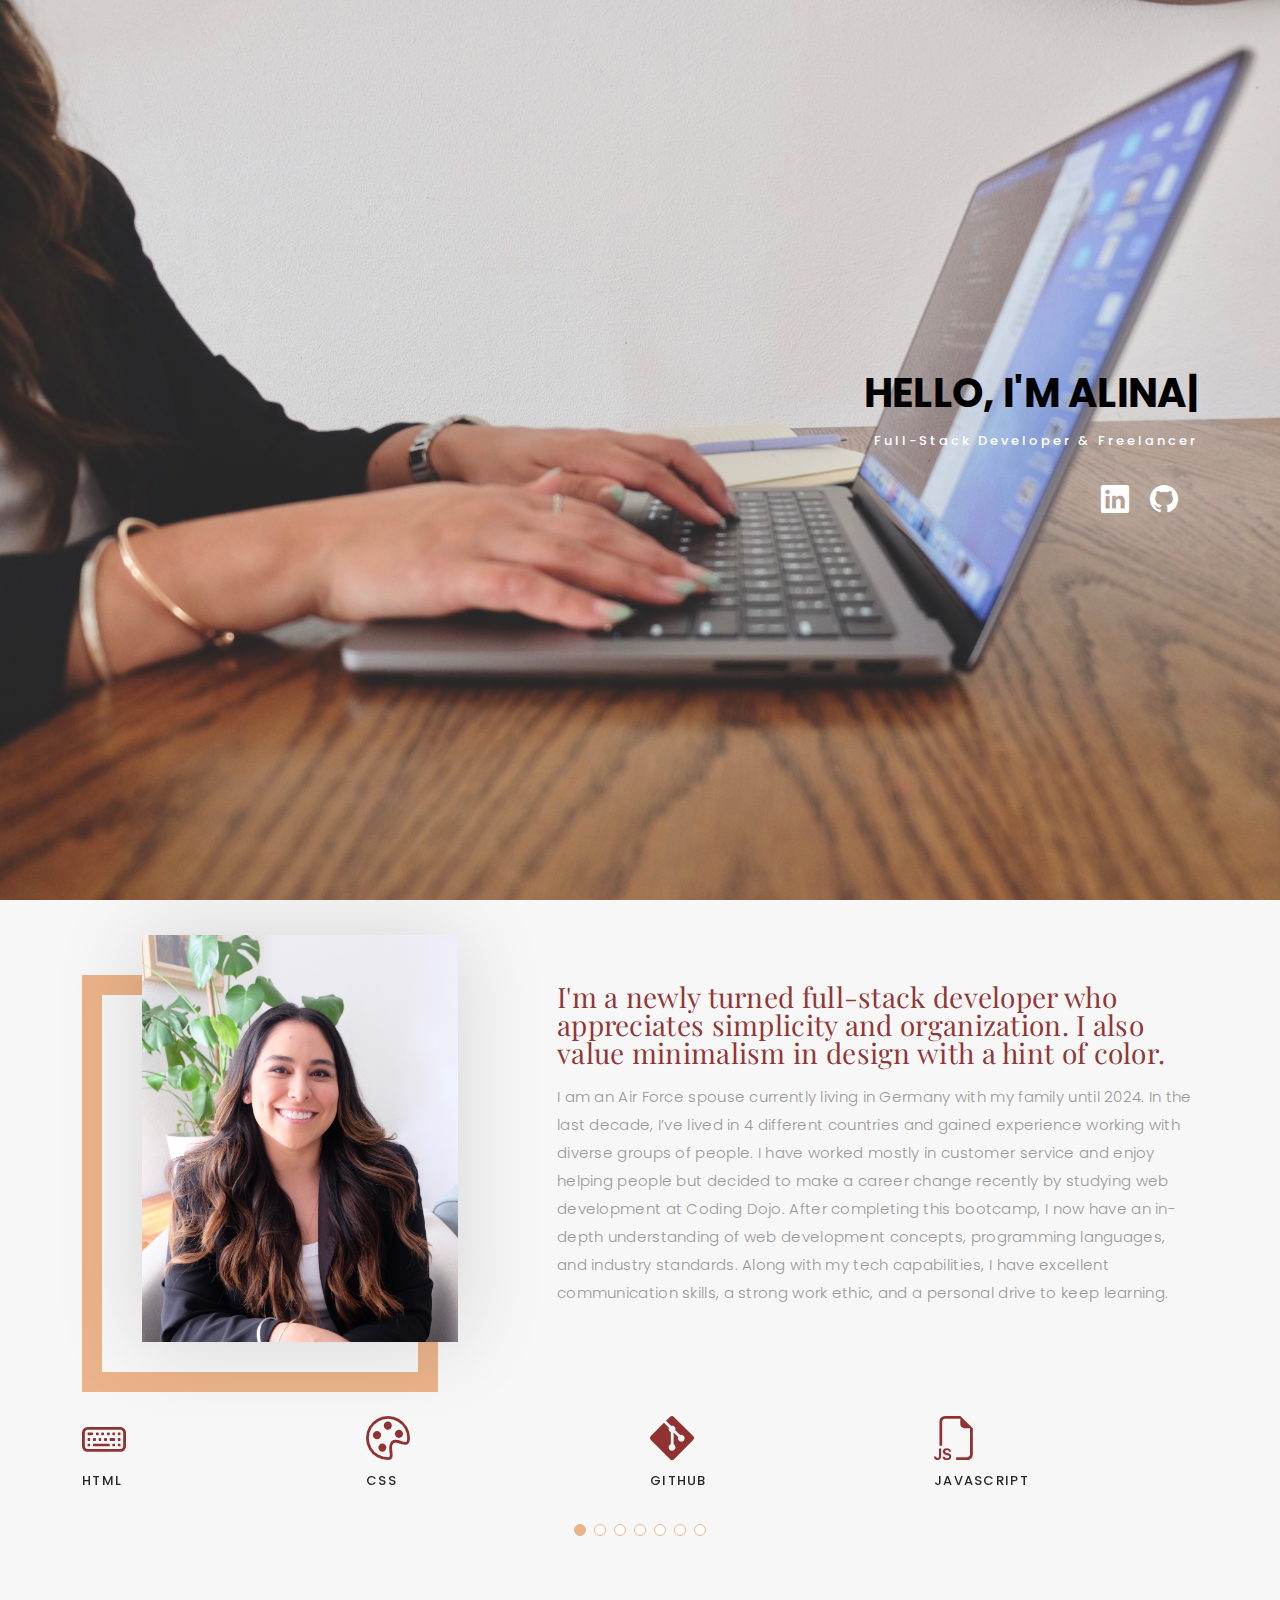
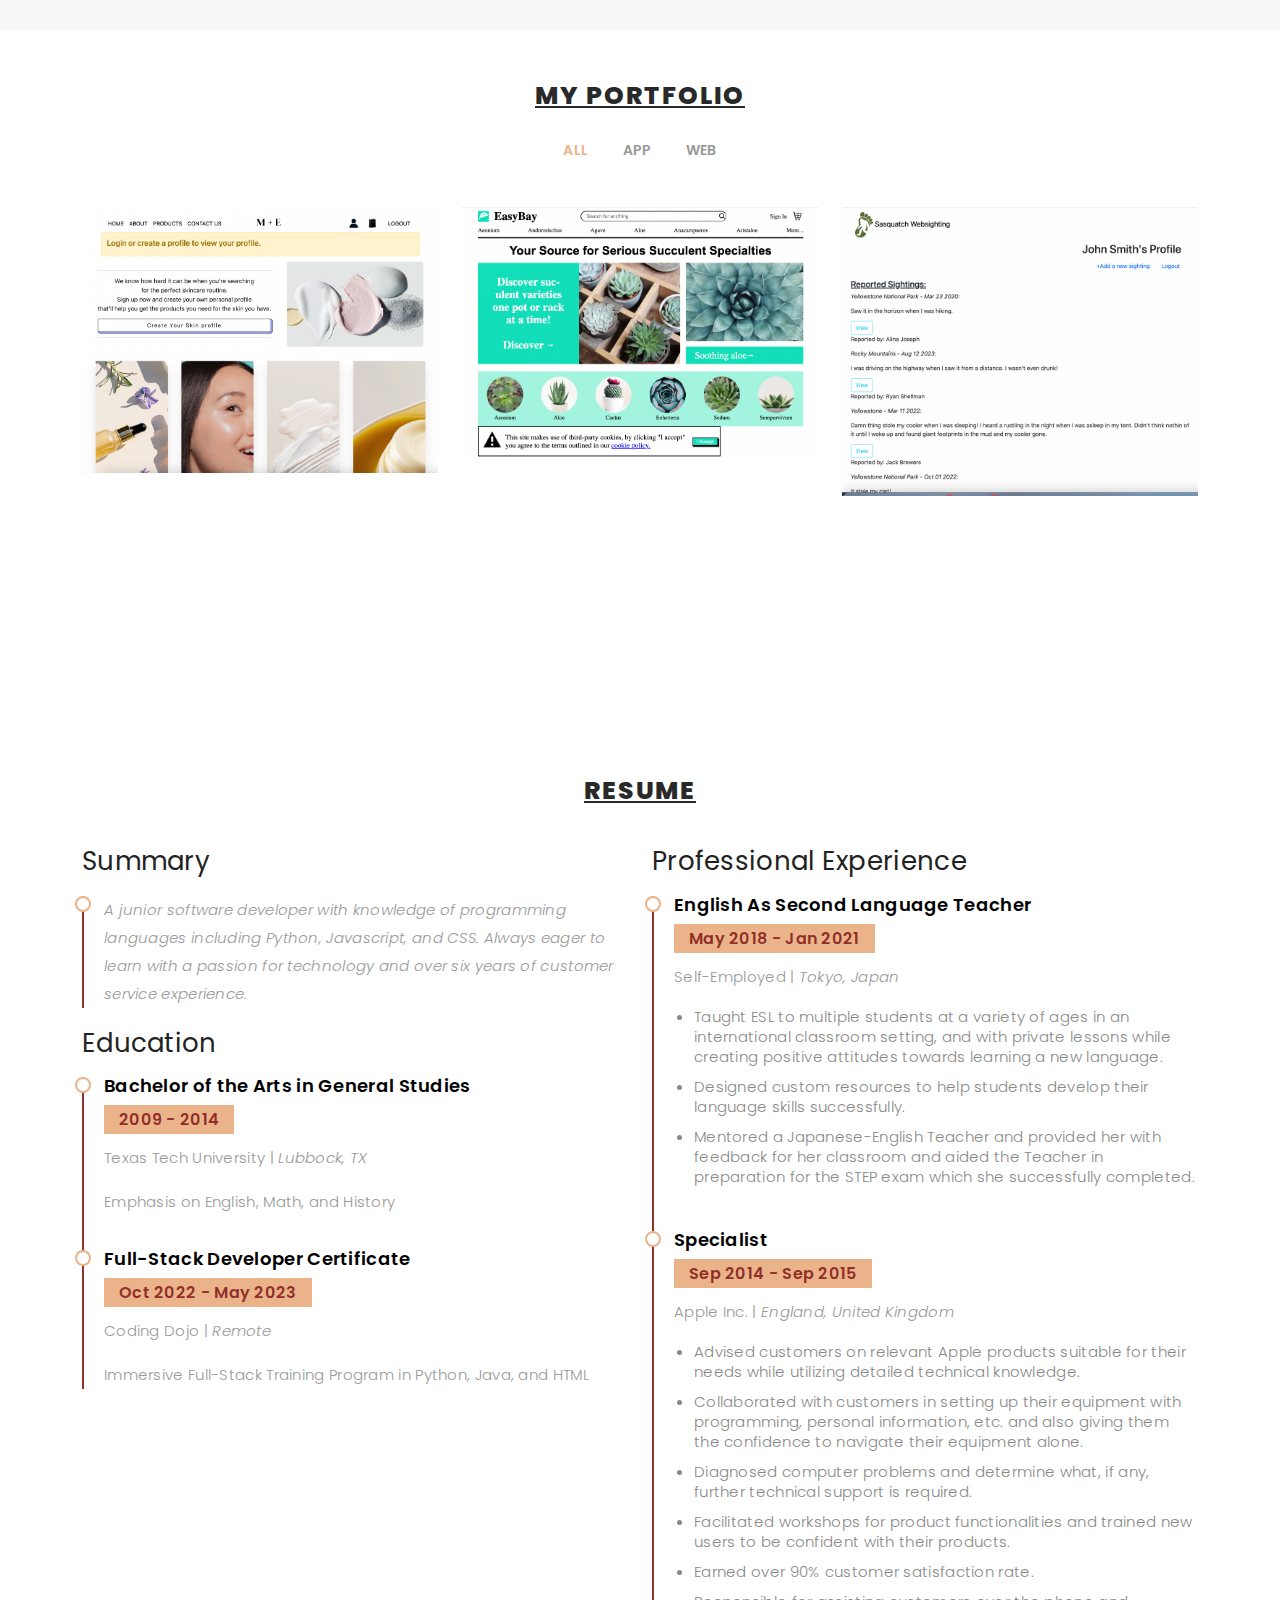
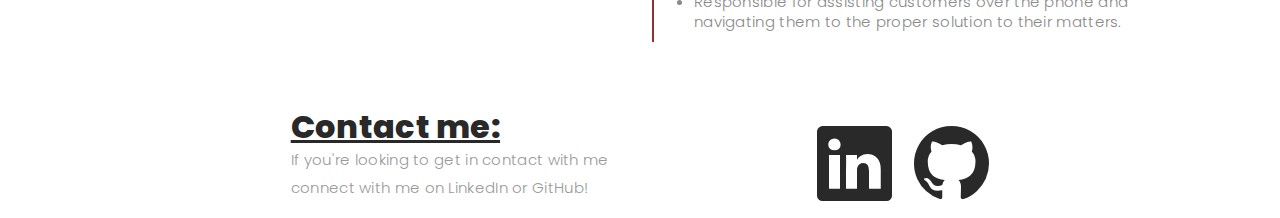
==== index.html @ b6a9f840 "Add files via upload" ====
<!DOCTYPE html>
<html lang="en">

    <head>
        <meta charset="UTF-8">
        <meta http-equiv="X-UA-Compatible" content="IE=edge">
        <meta name="viewport" content="width=device-width, initial-scale=1.0">
        <title> Portfolio | Alina Joseph </title>
        <link href="https://cdn.jsdelivr.net/npm/bootstrap@5.3.0-alpha1/dist/css/bootstrap.min.css" rel="stylesheet"
            integrity="sha384-GLhlTQ8iRABdZLl6O3oVMWSktQOp6b7In1Zl3/Jr59b6EGGoI1aFkw7cmDA6j6gD"
            crossorigin="anonymous" />

        <!-- Favicons -->
        <link href="assets/img/favicon.png" rel="icon">
        <link href="assets/img/apple-touch-icon.png" rel="apple-touch-icon">

        <!-- Google Fonts -->
        <link
            href="https://fonts.googleapis.com/css?family=Poppins:300,300i,400,400i,500,500i,600,600i,700,700i|Playfair+Display:400,400i,500,500i,600,600i,700,700i,900,900i"
            rel="stylesheet">

        <!-- Vendor CSS Files -->
        <link href="assets/vendor/bootstrap/css/bootstrap.min.css" rel="stylesheet">
        <link href="assets/vendor/bootstrap-icons/bootstrap-icons.css" rel="stylesheet">
        <link href="assets/vendor/boxicons/css/boxicons.min.css" rel="stylesheet">
        <link href="assets/vendor/swiper/swiper-bundle.min.css" rel="stylesheet">

        <!-- Template Main CSS File -->
        <link href="assets/css/style.css" rel="stylesheet">



    </head>

    <body>
        <!-- ======= Header ======= -->
        <header id="header" class="fixed-top ">
            <div class="container d-flex align-items-center justify-content-between">
                <nav id="navbar" class="navbar">
                    <ul>
                        <li><a class="nav-link scrollto active" href="#hero">Home</a></li>
                        <li><a class="nav-link scrollto" href="#about">About</a></li>
                        <li><a class="nav-link  scrollto" href="#portfolio">Portfolio</a></li>
                        <li><a class="nav-link  scrollto" href="#resume"> Resume</a></li>
                        <li><a class="nav-link scrollto" href="#contact">Contact</a></li>
                    </ul>
                    <i class="bi bi-list mobile-nav-toggle"></i>
                </nav><!-- .navbar -->
                <img class="initials" src="/assets/img/A-J-letters.png" alt="letters A and J">

            </div>
        </header><!-- End Header -->

        <!-- ======= Hero Section ======= -->
        <div id="hero" class="home">

            <div class="container">
                <div class="hero-content">
                    <h1>Hello, I'm <span class="typed"
                            data-typed-items="Alina Joseph, A Full-Stack Developer, A Freelancer, A Problem-Solver, Always Learning"></span>
                    </h1>
                    <p> Full-Stack Developer & Freelancer </p>

                    <ul class="list-unstyled list-social">
                        <li><a href="https://www.linkedin.com/in/alinajoseph10/"><i class="bi bi-linkedin"></i></a></li>
                        <li><a href="https://github.com/alinajoseph1"><i class="bi bi-github"></i></a></li>
                    </ul>
                </div>
            </div>
        </div><!-- End Hero -->

        <main id="main">

            <!-- ======= About Section ======= -->
            <div id="about" class="paddsection">
                <div class="container">
                    <div class="row justify-content-between">

                        <div class="col-lg-4 mb-4">
                            <div class="div-img-bg">
                                <div class="about-img">
                                    <img src="assets/img/me-2023.jpg" class="img-responsive" alt="Alina Joseph">
                                </div>
                            </div>
                        </div>

                        <div class="col-lg-7 mt-2">
                            <div class="about-descr">

                                <p class="p-heading">I'm a newly turned full-stack developer who appreciates simplicity
                                    and organization.
                                    I also value minimalism in design with a hint of color. </p>
                                <p class="separator"> I am an Air Force spouse currently living in Germany with my
                                    family until 2024. In the last decade, I’ve lived in 4 different countries and
                                    gained experience working with diverse groups of people. I have worked mostly in
                                    customer service and enjoy helping people but decided to make a career change
                                    recently by studying web development at Coding Dojo. After completing this bootcamp,
                                    I now have an in-depth understanding of web development concepts, programming
                                    languages, and industry standards. Along with my tech capabilities, I have excellent
                                    communication skills, a strong work ethic, and a personal drive to keep learning.
                                </p>

                            </div>

                        </div>
                    </div>
                </div>

                <!-- ======= Services Section ======= -->
                <div id="services">
                    <div class="container">

                        <div class="services-slider swiper" data-aos="fade-up" data-aos-delay="100">
                            <div class="swiper-wrapper">

                                <div class="swiper-slide">
                                    <div class="services-block">
                                        <i class="bi bi-keyboard"></i>
                                        <span> HTML </span>
                                    </div>
                                </div><!-- End testimonial item -->

                                <div class="swiper-slide">
                                    <div class="services-block">
                                        <i class="bi bi-palette"></i>
                                        <span> CSS </span>


                                    </div>
                                </div><!-- End testimonial item -->

                                <div class="swiper-slide">
                                    <div class="services-block">
                                        <i class="bi bi-git"></i>
                                        <span>GITHUB</span>
                                    </div>
                                </div><!-- End testimonial item -->

                                <div class="swiper-slide">
                                    <div class="services-block">
                                        <i class="bi bi-filetype-js"></i>
                                        <span> JAVASCRIPT</span>

                                    </div>
                                </div><!-- End testimonial item -->

                                <div class="swiper-slide">
                                    <div class="services-block">
                                        <i class="bi bi-braces"></i>
                                        <span>PYTHON </span>

                                    </div>
                                </div><!-- End testimonial item -->

                                <div class="swiper-slide">
                                    <div class="services-block">
                                        <i class="bi bi-diagram-3-fill"></i>
                                        <span>SQL</span>

                                    </div>
                                </div><!-- End testimonial item -->

                                <div class="swiper-slide">
                                    <div class="services-block">
                                        <i class="bi bi-bootstrap-fill"></i>
                                        <span>BOOTSTRAP</span>

                                    </div>
                                </div><!-- End testimonial item -->

                            </div>
                            <div class="swiper-pagination"></div>
                        </div>

                    </div>

                </div><!-- End Services Section -->
            </div><!-- End About Section -->

            <!-- ======= Portfolio Section ======= -->
            <div id="portfolio" class="paddsection">

                <div class="container">
                    <div class="section-title text-center">
                        <h2>My Portfolio</h2>
                    </div>
                </div>

                <div class="container">

                    <div class="row">
                        <div class="col-lg-12 d-flex justify-content-center">
                            <ul id="portfolio-flters">
                                <li data-filter="*" class="filter-active">All</li>
                                <li data-filter=".filter-app">App</li>
                                <li data-filter=".filter-web">Web</li>
                            </ul>
                        </div>
                    </div>

                    <div class="row portfolio-container">

                        <div class="col-lg-4 col-md-6 portfolio-item filter-app">
                            <img src="assets/img/skincare-page.png" class="img-fluid" alt="">
                            <div class="portfolio-info">
                                <h4> M + E Skincare </h4>
                                <p> Web Application that allows skincare enthusiasts to create profiles, customize their
                                    skincare concerns and get recommended products per the concern selected on profile.
                                </p>
                                <a href="assets/img/skincare-page.png" data-gallery="portfolioGallery"
                                    class="portfolio-lightbox preview-link" title="App 1"><i class="bx bx-plus"></i></a>
                                <a href="https://github.com/alinajoseph1/skincareproject" class="details-link"
                                    title="More Details"><i class="bx bx-link"></i></a>
                            </div>
                        </div>

                        <div class="col-lg-4 col-md-6 portfolio-item filter-web">
                            <img src="assets/img/plant-shop.png" class="img-fluid" alt="">
                            <div class="portfolio-info">
                                <h4> Plant Webpage </h4>
                                <p> Webpage styled as requested </p>
                                <a href="assets/img/plant-shop.png" data-gallery="portfolioGallery"
                                    class="portfolio-lightbox preview-link" title="Web 3"><i class="bx bx-plus"></i></a>
                                <a href="https://github.com/alinajoseph1/web-fund-plant-shop" class="details-link"
                                    title="More Details"><i class="bx bx-link"></i></a>
                            </div>
                        </div>

                        <div class="col-lg-4 col-md-6 portfolio-item filter-app">
                            <img src="assets/img/sasquatch-sighting.png" class="img-fluid" alt="">
                            <div class="portfolio-info">
                                <h4> Sasquatch Sighting</h4>
                                <p>Web Application that allows users to create accounts, post in a forum, create and
                                    save info such as: date, location, and text on Sasquatch sightings.</p>
                                <a href="assets/img/sasquatch-sighting.png" data-gallery="portfolioGallery"
                                    class="portfolio-lightbox preview-link" title="App 2"><i class="bx bx-plus"></i></a>
                                <a href="https://github.com/alinajoseph1/sightings" class="details-link"
                                    title="More Details"><i class="bx bx-link"></i></a>
                            </div>
                        </div>
                    </div>
                </div>
            </div><!-- End Portfolio Section -->

            <!-- ======= Resume Section ======= -->
            <section id="resume" class="resume">
                <div class="container aos-init aos-animate" data-aos="fade-up">
                    <div class="container">
                        <div class="section-title text-center">
                            <h2>Resume</h2>
                        </div>
                    </div>
                    <!-- <div class="section-title">
                        <h2>Resume</h2>
                        <p>Magnam dolores commodi suscipit. Necessitatibus eius consequatur ex aliquid fuga eum quidem.
                            Sit sint consectetur velit. Quisquam quos quisquam cupiditate. Et nemo qui impedit suscipit
                            alias ea. Quia fugiat sit in iste officiis commodi quidem hic quas.</p>
                    </div> -->

                    <div class="row">
                        <div class="col-lg-6">
                            <h4 class="resume-title">Summary</h4>
                            <div class="resume-item pb-0">
                                <p><em>A junior software developer with knowledge of programming languages including
                                        Python, Javascript, and CSS. Always eager to learn with a passion for technology
                                        and over six years of customer service experience.</em></p>
                                <p>
                                </p>
                            </div>

                            <h3 class="resume-title">Education</h3>
                            <div class="resume-item">
                                <h4>Bachelor of the Arts in General Studies</h4>
                                <h5>2009 - 2014</h5>
                                <p>Texas Tech University | <em>Lubbock, TX</em></p>
                                <p> Emphasis on English, Math, and History</p>
                            </div>
                            <div class="resume-item">
                                <h4>Full-Stack Developer Certificate</h4>
                                <h5>Oct 2022 - May 2023</h5>
                                <p>Coding Dojo |<em> Remote</em></p>
                                <p>Immersive Full-Stack Training Program in Python, Java, and HTML</p>
                            </div>
                        </div>
                        <div class="col-lg-6">
                            <h3 class="resume-title">Professional Experience</h3>
                            <div class="resume-item">
                                <h4>English As Second Language Teacher </h4>
                                <h5>May 2018 - Jan 2021 </h5>
                                <p>Self-Employed | <em> Tokyo, Japan</em> </p>
                                <p>
                                </p>
                                <ul>
                                    <li>Taught ESL to multiple students at a variety of ages in an international
                                        classroom setting, and with private lessons while creating positive attitudes
                                        towards learning a new language.</li>
                                    <li>Designed custom resources to help students develop their language skills
                                        successfully. </li>
                                    <li>Mentored a Japanese-English Teacher and provided her with feedback for her
                                        classroom and aided the Teacher in preparation for the STEP exam which she
                                        successfully completed.</li>
                                </ul>
                                <p></p>
                            </div>
                            <div class="resume-item">
                                <h4> Specialist </h4>
                                <h5>Sep 2014 - Sep 2015</h5>
                                <p>Apple Inc. | <em> England, United Kingdom </em> </p>
                                <p>
                                </p>
                                <ul>
                                    <li>Advised customers on relevant Apple products suitable for their needs while
                                        utilizing detailed technical knowledge.</li>
                                    <li>Collaborated with customers in setting up their equipment with programming,
                                        personal information, etc. and also giving them the confidence to navigate their
                                        equipment alone.</li>
                                    <li>Diagnosed computer problems and determine what, if any, further technical
                                        support is required.
                                    </li>
                                    <li>Facilitated workshops for product functionalities and trained new users to be
                                        confident with their products.</li>
                                    <li> Earned over 90% customer satisfaction rate. </li>
                                    <li>Responsible for assisting customers over the phone and navigating them to the
                                        proper solution to their matters.
                                    </li>
                                </ul>
                                <p></p>
                            </div>
                        </div>
                    </div>

                </div>
            </section>
            </div><!-- End Journal Section -->

            <!-- ======= Contact Section ======= -->
            <div id="contact" class="paddsection">
                <div class="container">
                    <div class="d-flex justify-content-evenly align-items-center ">
                        <div class="contact-contact">
                            <h2> Contact me:</h2>
                            <p> If you're looking to get in contact with me
                                <br> connect with me on LinkedIn or GitHub!
                            </p>
                        </div>
                        <div class="contact-icons">
                            <a href="https://www.linkedin.com/in/alinajoseph10/"><i class="bi-linkedin"></i></a>
                            <a href="https://github.com/alinajoseph1"><i class="bi-github"></i></a>
                        </div>
                    </div>
                </div>
            </div>
            </div><!-- End Contact Section -->

        </main><!-- End #main -->


        <a href="#" class="back-to-top d-flex align-items-center justify-content-center"><i
                class="bi bi-arrow-up-short"></i></a>

        <!-- Vendor JS Files -->
        <script src="assets/vendor/bootstrap/js/bootstrap.bundle.min.js"></script>
        <script src="assets/vendor/isotope-layout/isotope.pkgd.min.js"></script>
        <script src="assets/vendor/swiper/swiper-bundle.min.js"></script>
        <script src="assets/vendor/typed.js/typed.umd.js"></script>

        <!-- Template Main JS File -->
        <script src="assets/js/main.js"></script>

    </body>

</html>
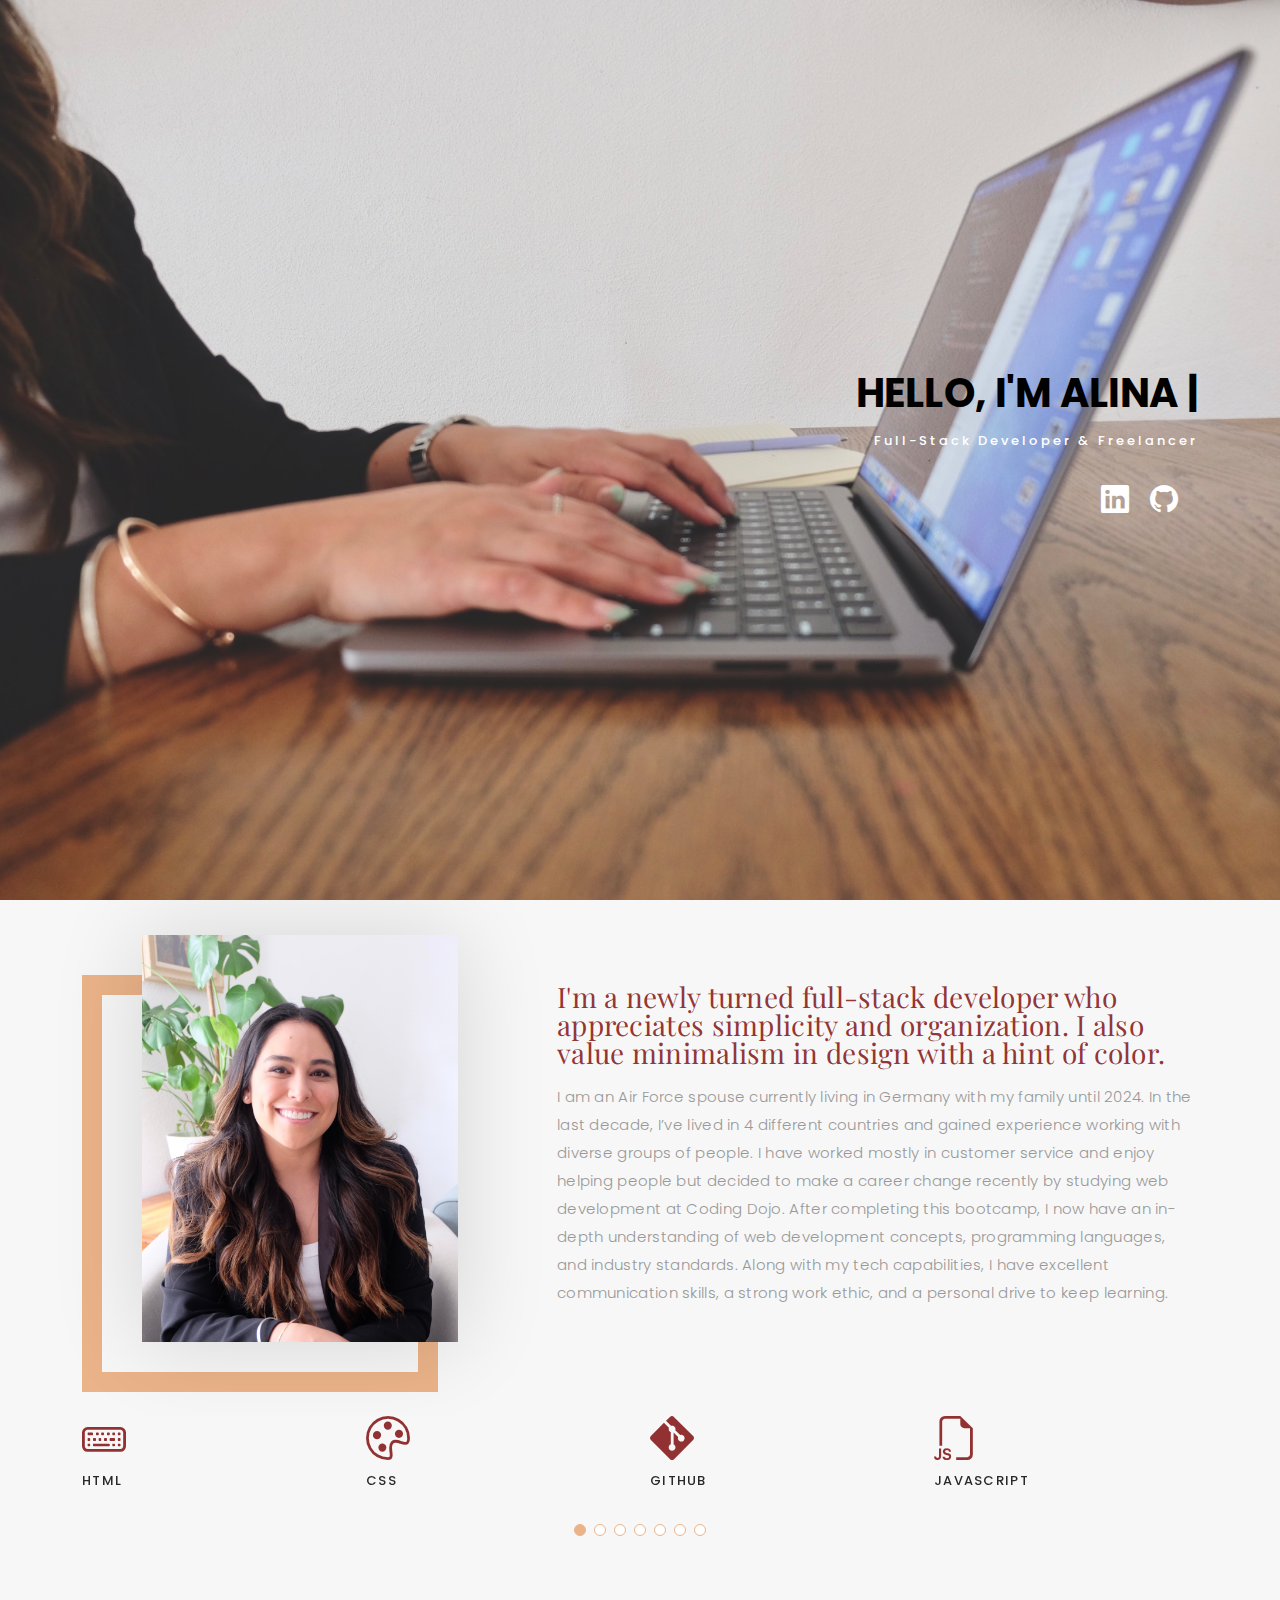
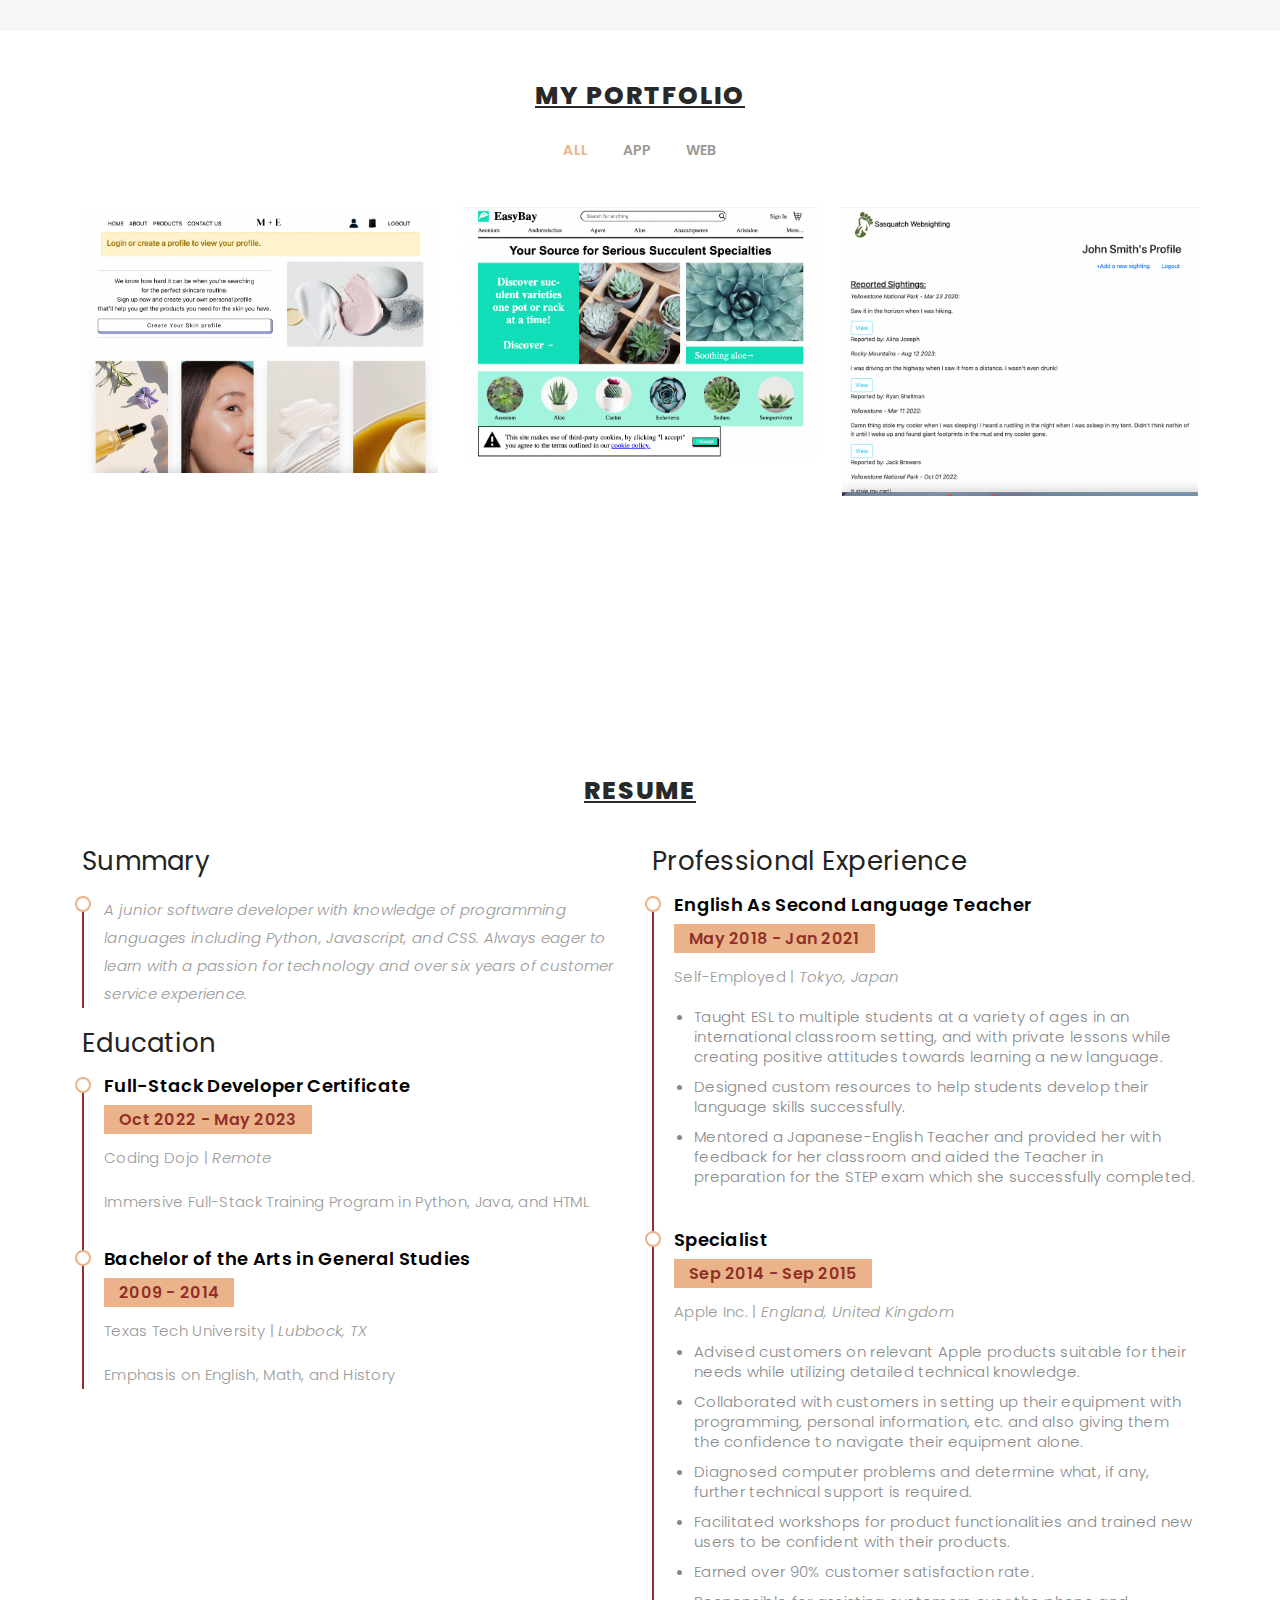
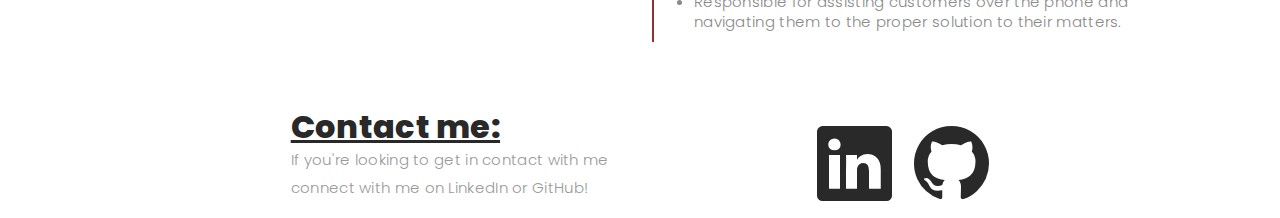
==== commit 67a5da21: "Update index.html" ====
--- a/index.html
+++ b/index.html
@@ -270,17 +270,18 @@
 
                             <h3 class="resume-title">Education</h3>
                             <div class="resume-item">
+                                <h4>Full-Stack Developer Certificate</h4>
+                                <h5>Oct 2022 - May 2023</h5>
+                                <p>Coding Dojo |<em> Remote</em></p>
+                                <p>Immersive Full-Stack Training Program in Python, Java, and HTML</p>
+                            </div>
+                            <div class="resume-item">
                                 <h4>Bachelor of the Arts in General Studies</h4>
                                 <h5>2009 - 2014</h5>
                                 <p>Texas Tech University | <em>Lubbock, TX</em></p>
                                 <p> Emphasis on English, Math, and History</p>
                             </div>
-                            <div class="resume-item">
-                                <h4>Full-Stack Developer Certificate</h4>
-                                <h5>Oct 2022 - May 2023</h5>
-                                <p>Coding Dojo |<em> Remote</em></p>
-                                <p>Immersive Full-Stack Training Program in Python, Java, and HTML</p>
-                            </div>
+                            
                         </div>
                         <div class="col-lg-6">
                             <h3 class="resume-title">Professional Experience</h3>
@@ -369,4 +370,4 @@
 
     </body>
 
-</html>+</html>
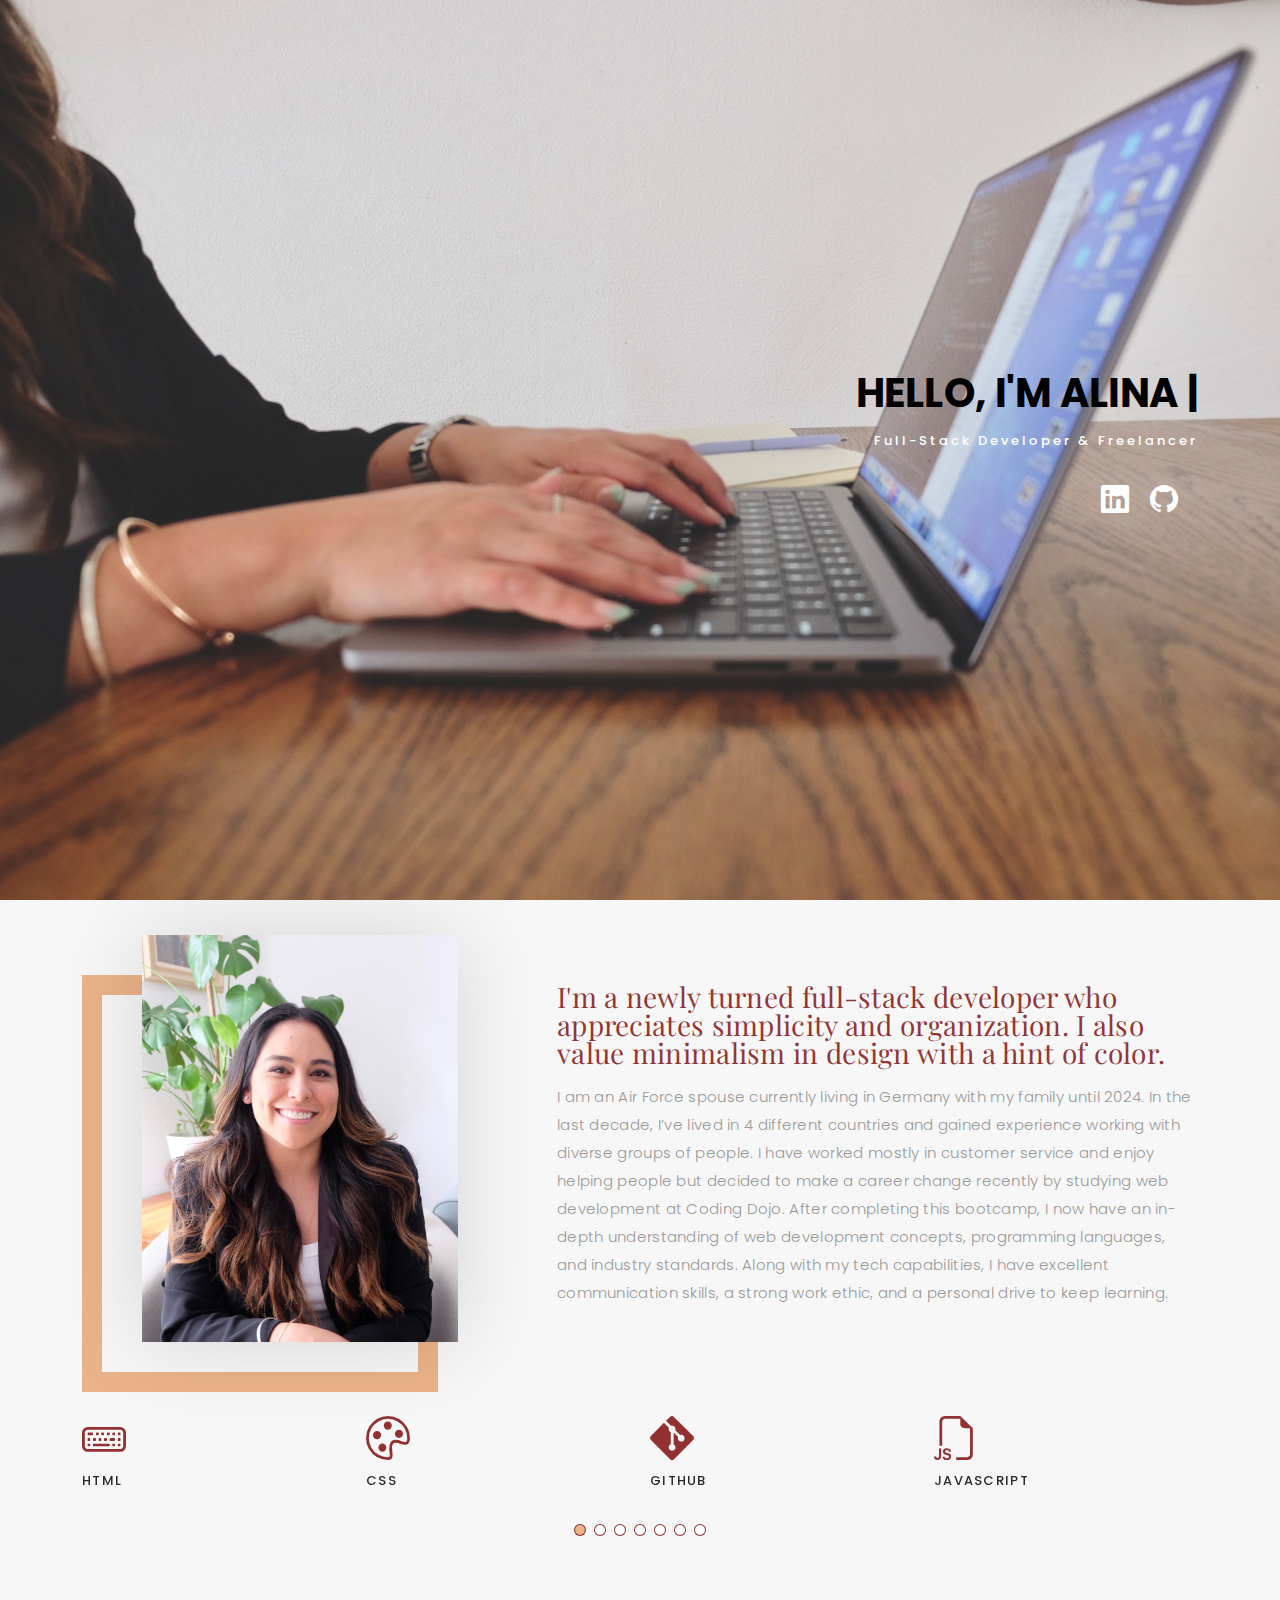
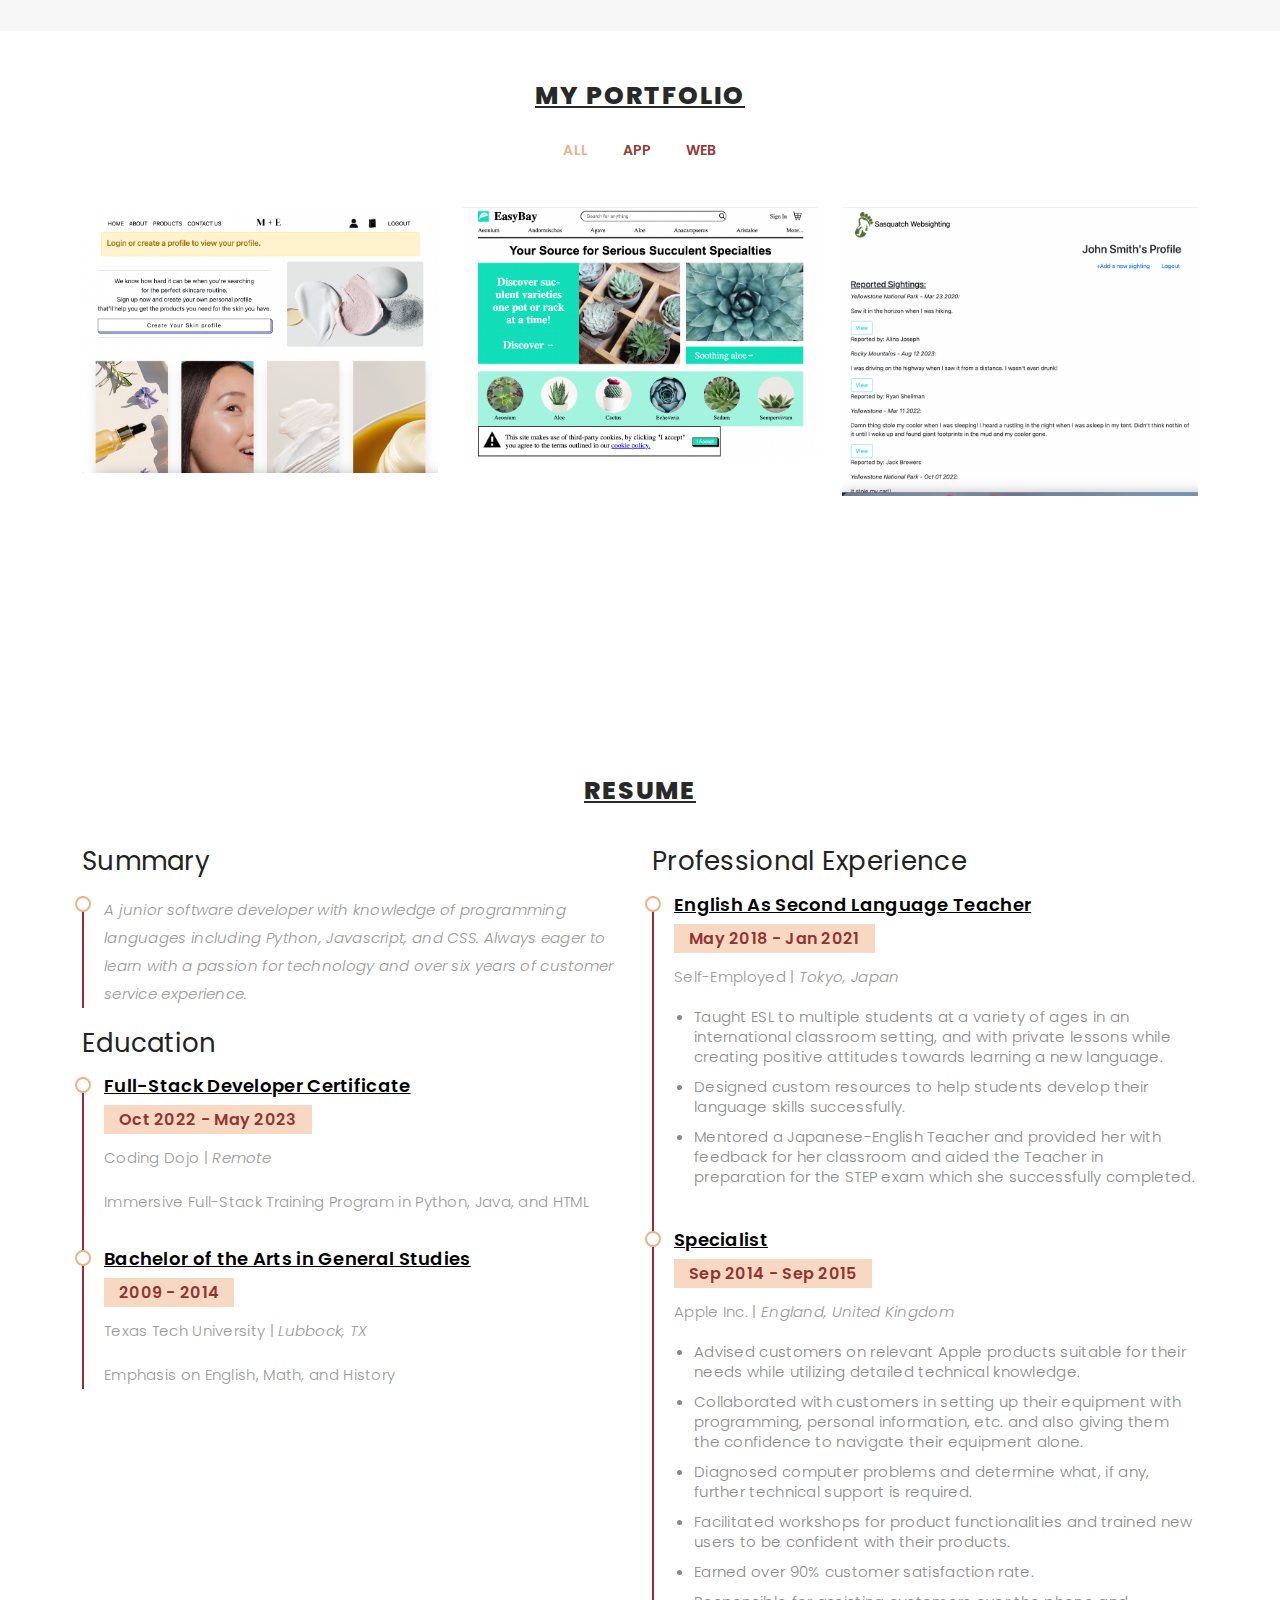
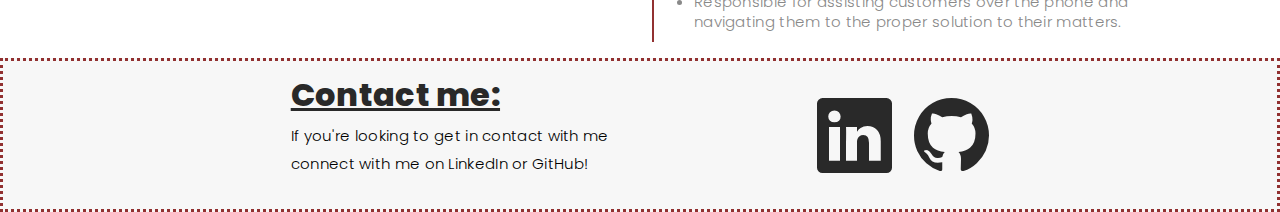
==== commit 52385fa4: "Update index.html" ====
--- a/index.html
+++ b/index.html
@@ -208,7 +208,7 @@
                                     skincare concerns and get recommended products per the concern selected on profile.
                                 </p>
                                 <a href="assets/img/skincare-page.png" data-gallery="portfolioGallery"
-                                    class="portfolio-lightbox preview-link" title="App 1"><i class="bx bx-plus"></i></a>
+                                    class="portfolio-lightbox preview-link" title="App 1"><i class="bi bi-zoom-in"></i></a>
                                 <a href="https://github.com/alinajoseph1/skincareproject" class="details-link"
                                     title="More Details"><i class="bx bx-link"></i></a>
                             </div>
@@ -220,7 +220,7 @@
                                 <h4> Plant Webpage </h4>
                                 <p> Webpage styled as requested </p>
                                 <a href="assets/img/plant-shop.png" data-gallery="portfolioGallery"
-                                    class="portfolio-lightbox preview-link" title="Web 3"><i class="bx bx-plus"></i></a>
+                                    class="portfolio-lightbox preview-link" title="Web 3"><i class="bi bi-zoom-in"></i></a>
                                 <a href="https://github.com/alinajoseph1/web-fund-plant-shop" class="details-link"
                                     title="More Details"><i class="bx bx-link"></i></a>
                             </div>
@@ -233,7 +233,7 @@
                                 <p>Web Application that allows users to create accounts, post in a forum, create and
                                     save info such as: date, location, and text on Sasquatch sightings.</p>
                                 <a href="assets/img/sasquatch-sighting.png" data-gallery="portfolioGallery"
-                                    class="portfolio-lightbox preview-link" title="App 2"><i class="bx bx-plus"></i></a>
+                                    class="portfolio-lightbox preview-link" title="App 2"><i class="bi bi-zoom-in"></i></a>
                                 <a href="https://github.com/alinajoseph1/sightings" class="details-link"
                                     title="More Details"><i class="bx bx-link"></i></a>
                             </div>
--- a/assets/css/style.css
+++ b/assets/css/style.css
@@ -17,14 +17,6 @@
   box-sizing: border-box;
 }
 
-h1,
-h2,
-h3,
-h4,
-h5,
-h6 {
-  margin: 0;
-}
 
 h2 {
   color: #292929;
@@ -65,26 +57,6 @@
   color: #fff;
 }
 
-.btn {
-  background: #333;
-  border: medium none;
-  border-radius: 0;
-  color: #fff;
-  font-size: 12px;
-  height: 50px;
-  line-height: 50px;
-  padding: 0 30px;
-  text-transform: uppercase;
-}
-
-.btn:hover,
-.btn:focus {
-  color: #fff;
-}
-
-.padDiv {
-  padding: 30px 20px;
-}
 
 .section-title {
   margin-bottom: 20px;
@@ -96,25 +68,6 @@
   text-transform: uppercase;
 }
 
-.form-control {
-  background-color: transparent;
-  border: 1px solid #999;
-  border-radius: 0;
-  color: #999999;
-  font-size: 12px;
-  font-weight: 500;
-  height: 50px;
-  letter-spacing: 0.1em;
-  padding-left: 10px;
-  margin: 0 0 25px 0;
-  line-height: 14px;
-  text-transform: uppercase;
-}
-
-.form-control:focus {
-  box-shadow: none;
-  outline: 0 none;
-}
 
 .paddsection {
   padding-top: 50px;
@@ -131,14 +84,6 @@
 
 .hvr-shutter-in-horizontal:hover {
   background: #ebb389;
-}
-
-.mb-30 {
-  margin-bottom: 30px;
-}
-
-.main-content {
-  padding-top: 140px;
 }
 
 /*--------------------------------------------------------------
@@ -151,7 +96,7 @@
   right: 15px;
   bottom: 15px;
   z-index: 996;
-  background: rgb(134 27 27 / 90%);
+  background:#ebb389; 
   width: 40px;
   height: 40px;
   border-radius: 4px;
@@ -160,12 +105,12 @@
 
 .back-to-top i {
   font-size: 28px;
-  color: #fff;
+  color: rgb(134 27 27 / 90%);;
   line-height: 0;
 }
 
 .back-to-top:hover {
-  background: #ebb389;
+  background: turquoise;
   color: #fff;
 }
 
@@ -191,23 +136,9 @@
   top: 0;
 }
 
-#header .logo {
-  font-size: 30px;
-  margin: 0;
-  padding: 0;
-  line-height: 1;
-  font-weight: 600;
-  letter-spacing: 1px;
-  font-family: "Playfair Display", sans-serif;
-  font-style: italic;
-}
-
-#header .logo a {
-  color: #898989;
-}
-
-#header .logo img {
-  max-height: 40px;
+.initials{
+  width:60px;
+  height:60px;
 }
 
 @media (max-width: 992px) {
@@ -222,9 +153,6 @@
 /**
 * Desktop Navigation 
 */
-.navbar {
-  padding: 0;
-}
 
 .navbar ul {
   margin: 0;
@@ -238,10 +166,8 @@
   position: relative;
 }
 
-.initials{
-  width:60px;
-  height:60px;
-}
+
+
 .navbar a,
 .navbar a:focus {
   display: flex;
@@ -489,66 +415,7 @@
   font-size: 28px;
 }
 
-/*--------------------------------------------------------------
-# Breadcrumbs
---------------------------------------------------------------*/
-.breadcrumbs {
-  padding: 120px 0 0 0;
-  background-color: white;
-  min-height: 40px;
-}
-
-@media (max-width: 992px) {
-  .breadcrumbs {
-    padding-top: 100px;
-  }
-}
-
-.breadcrumbs h2 {
-  font-size: 24px;
-  font-weight: 300;
-  margin: 0;
-}
-
-@media (max-width: 992px) {
-  .breadcrumbs h2 {
-    margin: 0 0 10px 0;
-  }
-}
-
-.breadcrumbs ol {
-  display: flex;
-  flex-wrap: wrap;
-  list-style: none;
-  padding: 0;
-  margin: 0;
-  font-size: 14px;
-}
-
-.breadcrumbs ol li+li {
-  padding-left: 10px;
-}
-
-.breadcrumbs ol li+li::before {
-  display: inline-block;
-  padding-right: 10px;
-  color: #6c757d;
-  content: "/";
-}
-
-@media (max-width: 768px) {
-  .breadcrumbs .d-flex {
-    display: block !important;
-  }
-
-  .breadcrumbs ol {
-    display: block;
-  }
-
-  .breadcrumbs ol li {
-    display: inline-block;
-  }
-}
+
 
 /*-----------------------------------------------------------------------------------*/
 /*  About
@@ -586,7 +453,7 @@
   margin-bottom: 40px;
   text-align: left;
 }
-.col-lg-7 {
+#about .col-lg-7 {
   margin-top: -48px;
 }
 
@@ -610,11 +477,6 @@
   display: block;
 }
 
-.services-block .separator {
-  margin: 0;
-  font-size: 13px;
-  line-height: 22px;
-}
 
 .services-block i {
   font-size: 44px;
@@ -632,7 +494,7 @@
   height: 12px;
   background-color: #fff;
   opacity: 1;
-  border: 1px solid #ebb389;
+  border: 1px solid rgb(134 27 27 / 90%);
 }
 
 .services-slider .swiper-pagination .swiper-pagination-bullet-active {
@@ -664,7 +526,7 @@
   font-weight: 600;
   line-height: 1;
   text-transform: uppercase;
-  color: #999999;
+  color:rgb(134 27 27 / 90%);
   margin-bottom: 5px;
   transition: all 0.3s ease-in-out;
 }
@@ -797,411 +659,7 @@
   padding: 0;
 }
 
-#contact {
-  height: auto;
-  width: 100%;
-}
-
-
-
-/** Width between 1200x to 0
- *  ~~~~~~~~~~~~~~~~~~~~~~~~~~~~~~~~~~~~
- */
-/** Width between 992px to 1199px
- *  ~~~~~~~~~~~~~~~~~~~~~~~~~~~~~~~~~~~~
- */
-/** Width between 768px to 991px
- *  ~~~~~~~~~~~~~~~~~~~~~~~~~~~~~~~~~~~~
- */
-@media (min-width: 768px) and (max-width: 991px) {
-
-  /* Navbar */
-  .nav {
-    padding: 10px 15px;
-  }
-
-  .nav-menu {
-    margin-top: 40px;
-    display: none;
-    float: none;
-    width: 100%;
-  }
-
-  .nav-menu li {
-    float: none;
-    width: 100%;
-    text-align: center;
-    border-top: 1px solid #f7f7f7;
-    line-height: 45px;
-    margin-left: 0;
-    padding-top: 10px;
-    padding-bottom: 10px;
-  }
-
-  .responsive {
-    float: right;
-    padding-top: 15px;
-    display: block;
-  }
-
-  /* About */
-  .head-info .header-content .cmaster h1 {
-    font-size: 32px;
-  }
-
-  #about .div-img-bg {
-    padding: 0;
-  }
-
-  #about .div-img-bg .about-img img {
-    margin-top: 0%;
-    margin-left: calc(0% - 0px);
-  }
-
-  #about .about-descr .p-heading {
-    font-size: 20px;
-  }
-
-  #about .about-descr .separator {
-    max-width: 100%;
-    margin-bottom: 0;
-  }
-
-  /* portfolio */
-  #portfolio .portfolio-list .nav li {
-    float: none;
-    margin: 20px;
-    display: inline-block;
-  }
-
-  /* journal */
-  #journal .journal-block .journal-info {
-    margin-bottom: 30px;
-  }
-
- 
-  /* Footer */
-  #footer .socials-media ul li {
-    margin-right: 0;
-    margin-left: 0;
-    float: none;
-    display: inline-block;
-  }
-}
-
-/** Width between 767px to 0
- *  ~~~~~~~~~~~~~~~~~~~~~~~~~~~~~~~~~~~~
- */
-@media (max-width: 767px) {
-
-  /* Navbar */
-  nav {
-    padding: 20px 15px;
-  }
-
-  .nav-menu {
-    margin-top: 40px;
-    display: none;
-    float: none;
-    width: 100%;
-  }
-
-  .nav-menu li {
-    float: none;
-    width: 100%;
-    text-align: center;
-    border-top: 1px solid #f7f7f7;
-    line-height: 45px;
-    margin-left: 0;
-    padding-top: 10px;
-    padding-bottom: 10px;
-  }
-
-  .responsive {
-    float: right;
-    padding-top: 15px;
-    display: block;
-  }
-
-  /* About */
-  .head-info .header-content h1 {
-    font-size: 32px;
-  }
-
-  #about .div-img-bg {
-    padding: 0;
-  }
-
-  #about .div-img-bg .about-img img {
-    margin-top: 0%;
-    margin-left: calc(0% - 0px);
-  }
-
-  #about .about-descr .p-heading {
-    font-size: 20px;
-  }
-
-  #about .about-descr .separator {
-    max-width: 100%;
-    margin-bottom: 0;
-  }
-
-  /* portfolio */
-  #portfolio .portfolio-list .nav li {
-    float: none;
-    margin: 20px;
-    display: inline-block;
-  }
-
-  /* journal */
-  #journal .journal-block .journal-info {
-    margin-bottom: 30px;
-  }
-
-
-  /* Footer */
-  #footer .socials-media ul li {
-    margin-right: 0;
-    margin-left: 0;
-    float: none;
-    display: inline-block;
-  }
-}
-
-/** Width between 600px to 0
- *  ~~~~~~~~~~~~~~~~~~~~~~~~~~~~~~~~~~~~
- */
-@media (max-width: 600px) {
-
-  /* Navbar */
-  nav {
-    padding: 20px 15px;
-  }
-
-  .nav-menu {
-    margin-top: 40px;
-    display: none;
-    float: none;
-    width: 100%;
-  }
-
-  .nav-menu li {
-    float: none;
-    width: 100%;
-    text-align: center;
-    border-top: 1px solid #f7f7f7;
-    line-height: 45px;
-    margin-left: 0;
-    padding-top: 10px;
-    padding-bottom: 10px;
-  }
-
-  .responsive {
-    float: right;
-    padding-top: 15px;
-    display: block;
-  }
-
-  /* About */
-  .head-info .header-content h1 {
-    font-size: 32px;
-  }
-
-  #about .div-img-bg {
-    padding: 0;
-  }
-
-  #about .div-img-bg .about-img img {
-    margin-top: 0%;
-    margin-left: calc(0% - 0px);
-  }
-
-  #about .about-descr .p-heading {
-    font-size: 20px;
-  }
-
-  #about .about-descr .separator {
-    max-width: 100%;
-    margin-bottom: 0;
-  }
-
-  /* portfolio */
-  #portfolio .portfolio-list .nav li {
-    float: none;
-    margin: 10px;
-    display: inline-block;
-  }
-
-  /* journal */
-  #journal .journal-block .journal-info {
-    margin-bottom: 30px;
-  }
-
-  
-
-  /* Footer */
-  #footer .socials-media ul li {
-    margin-right: 0;
-    margin-left: 0;
-    float: none;
-    display: inline-block;
-  }
-}
-
-/** Width between 480px to 0
- *  ~~~~~~~~~~~~~~~~~~~~~~~~~~~~~~~~~~~~
- */
-@media (max-width: 480px) {
-
-  /* Navbar */
-  nav {
-    padding: 20px 15px;
-  }
-
-  .nav-menu {
-    margin-top: 40px;
-    display: none;
-    float: none;
-    width: 100%;
-  }
-
-  .nav-menu li {
-    float: none;
-    width: 100%;
-    text-align: center;
-    border-top: 1px solid #f7f7f7;
-    line-height: 45px;
-    margin-left: 0;
-    padding-top: 10px;
-    padding-bottom: 10px;
-  }
-
-  .responsive {
-    float: right;
-    padding-top: 15px;
-    display: block;
-  }
-
-  /* About */
-  .head-info .header-content h1 {
-    font-size: 32px;
-  }
-
-  #about .div-img-bg {
-    padding: 0;
-  }
-
-  #about .div-img-bg .about-img img {
-    margin-top: 0%;
-    margin-left: calc(0% - 0px);
-  }
-
-  #about .about-descr .p-heading {
-    font-size: 20px;
-  }
-
-  #about .about-descr .separator {
-    max-width: 100%;
-    margin-bottom: 0;
-  }
-
-  /* portfolio */
-  #portfolio .portfolio-list .nav li {
-    float: none;
-    margin: 20px;
-  }
-
-  /* journal */
-  #journal .journal-block .journal-info {
-    margin-bottom: 30px;
-  }
-
-
-  /* Footer */
-  #footer .socials-media ul li {
-    margin-right: 0;
-    margin-left: 0;
-    float: none;
-    display: inline-block;
-  }
-}
-
-/** Width between 320px to 0
- *  ~~~~~~~~~~~~~~~~~~~~~~~~~~~~~~~~~~~~
- */
-@media (max-width: 320px) {
-
-  /* Navbar */
-  nav {
-    padding: 20px 15px;
-  }
-
-  .nav-menu {
-    margin-top: 40px;
-    display: none;
-    float: none;
-    width: 100%;
-  }
-
-  .nav-menu li {
-    float: none;
-    width: 100%;
-    text-align: center;
-    border-top: 1px solid #f7f7f7;
-    line-height: 45px;
-    margin-left: 0;
-    padding-top: 10px;
-    padding-bottom: 10px;
-  }
-
-  .responsive {
-    float: right;
-    padding-top: 15px;
-    display: block;
-  }
-
-  /* About */
-  .head-info .header-content h1 {
-    font-size: 32px;
-  }
-
-  #about .div-img-bg {
-    padding: 0;
-  }
-
-  #about .div-img-bg .about-img img {
-    margin-top: 0%;
-    margin-left: calc(0% - 0px);
-  }
-
-  #about .about-descr .p-heading {
-    font-size: 20px;
-  }
-
-  #about .about-descr .separator {
-    max-width: 100%;
-    margin-bottom: 0;
-  }
-
-  /* portfolio */
-  #portfolio .portfolio-list .nav li {
-    float: none;
-    margin: 20px;
-  }
-
-  /* journal */
-  #journal .journal-block .journal-info {
-    margin-bottom: 30px;
-  }
-
-
-
-  /* Single page */
-  .entry-comments-body span {
-    display: inline-block;
-    margin-right: 0;
-  }
-}
+
 
 /*--------------------------------------------------------------
 # Resume
@@ -1225,14 +683,15 @@
   line-height: 18px;
   font-size: 18px;
   font-weight: 600;
-  font-family: "Poppins", sans-serif;
   color: black;
   margin-bottom: 10px;
+  text-decoration: underline;
+  
 }
 
 .resume .resume-item h5 {
   font-size: 16px;
-  background: #ebb389;
+  background: #f7d8c2;
   padding: 5px 15px;
   display: inline-block;
   font-weight: 600;
@@ -1274,4 +733,14 @@
 .contact-icons{
   font-size: 75px;
   text-align: end;
-}+}
+
+#contact p{
+  color:black;
+}
+
+#contact{
+  border: rgb(134 27 27 / 90%) dotted;
+  padding: 15px; 
+  background-color: #f7f7f7;
+}
